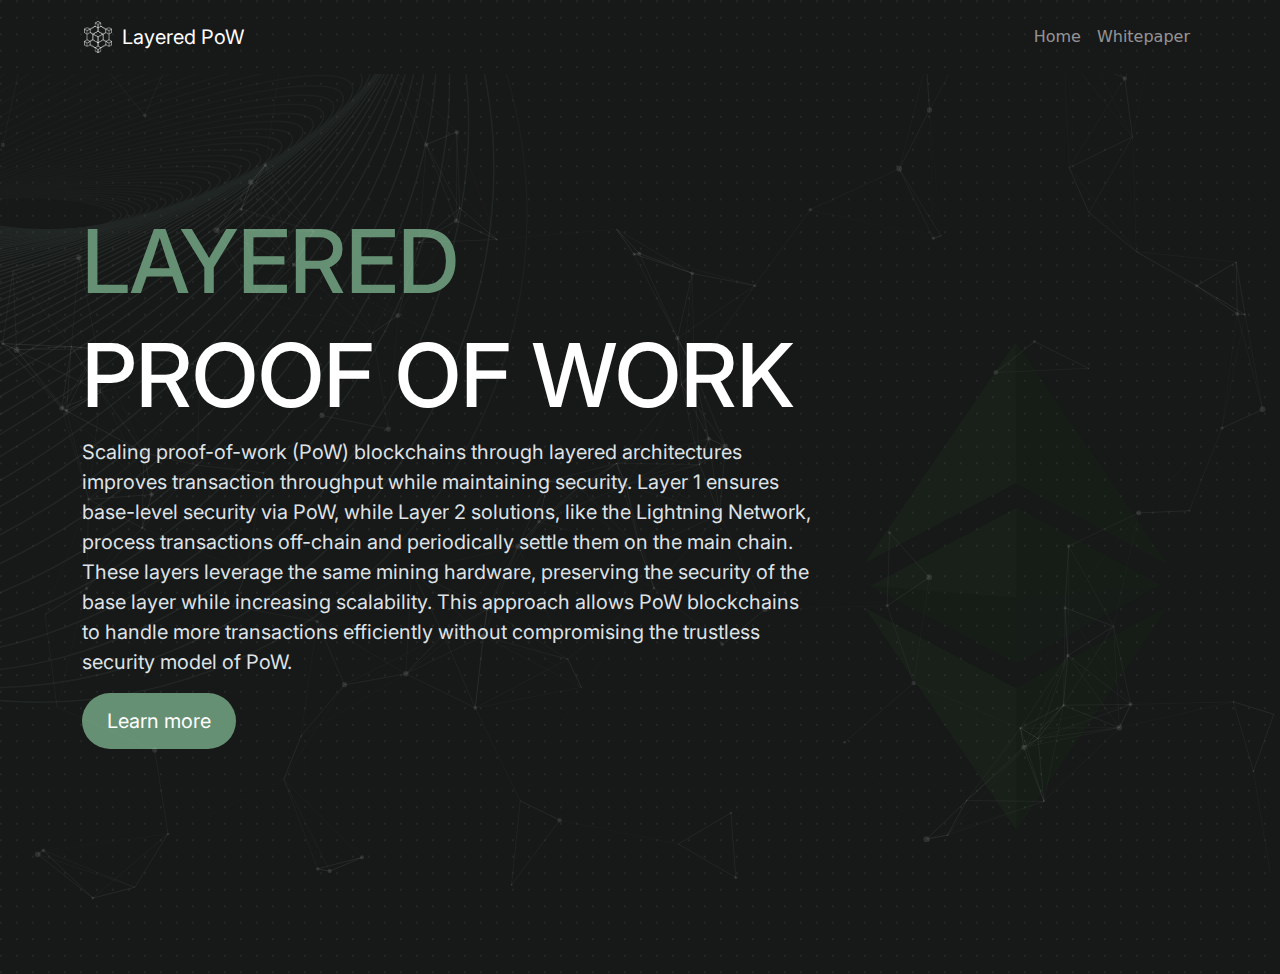
==== index.html @ 17bb42cf "init" ====
<!DOCTYPE html>
<html data-bs-theme="dark" lang="en" style="font-family: Inter, sans-serif;--bs-dark: #171818;--bs-dark-rgb: 23,24,24;background: #171818;">

<head>
    <meta charset="utf-8">
    <meta name="viewport" content="width=device-width, initial-scale=1.0, shrink-to-fit=no">
    <title>Ethereum Classic | Unstoppable Applications</title>
    <link rel="canonical" href="https://layeredpow.org/">
    <meta property="og:url" content="https://layeredpow.org/">
    <meta property="og:type" content="website">
    <meta name="twitter:card" content="summary_large_image">
    <meta name="" content="">
    <meta name="description" content="Web3 financial products secured by Nakamoto Consensus on Ethereum Classic, the largest &amp; most secure decentralized smart contract blockchain in the world.">
    <script type="application/ld+json">
        {
            "@context": "http://schema.org",
            "@type": "WebSite",
            "name": "Layered Proof-of-Work",
            "url": "https://layeredpow.org"
        }
    </script>
    <link rel="apple-touch-icon" type="image/png" sizes="180x180" href="assets/img/apple-icon-180x180.png">
    <link rel="icon" type="image/png" sizes="16x16" href="assets/img/favicon-16x16.png">
    <link rel="icon" type="image/png" sizes="16x16" href="assets/img/favicon-16x16.png" media="(prefers-color-scheme: dark)">
    <link rel="icon" type="image/png" sizes="32x32" href="assets/img/favicon-32x32.png">
    <link rel="icon" type="image/png" sizes="32x32" href="assets/img/favicon-32x32.png" media="(prefers-color-scheme: dark)">
    <link rel="icon" type="image/png" sizes="180x180" href="assets/img/apple-icon-180x180.png">
    <link rel="icon" type="image/png" sizes="192x192" href="assets/img/android-icon-192x192.png">
    <link rel="icon" type="image/png" sizes="310x310" href="assets/img/ms-icon-310x310.png">
    <link rel="stylesheet" href="assets/bootstrap/css/bootstrap.min.css">
    <link rel="manifest" href="manifest.json" crossorigin="use-credentials">
    <link rel="stylesheet" href="https://fonts.googleapis.com/css?family=Inter&amp;display=swap">
    <link rel="stylesheet" href="assets/css/Hero-Carousel-images.css">
    <link rel="stylesheet" href="assets/css/Navbar-Right-Links-Dark-icons.css">
    <link rel="stylesheet" href="assets/css/Pricing-Duo-badges.css">
    <link rel="stylesheet" href="assets/css/styles.css">
<link rel="apple-touch-icon" sizes="57x57" href="/assets/img/favicon/apple-icon-57x57.png">
<link rel="apple-touch-icon" sizes="60x60" href="/assets/img/favicon/apple-icon-60x60.png">
<link rel="apple-touch-icon" sizes="72x72" href="/assets/img/favicon/apple-icon-72x72.png">
<link rel="apple-touch-icon" sizes="76x76" href="/assets/img/favicon/apple-icon-76x76.png">
<link rel="apple-touch-icon" sizes="114x114" href="/assets/img/favicon/apple-icon-114x114.png">
<link rel="apple-touch-icon" sizes="120x120" href="/assets/img/favicon/apple-icon-120x120.png">
<link rel="apple-touch-icon" sizes="144x144" href="/assets/img/favicon/apple-icon-144x144.png">
<link rel="apple-touch-icon" sizes="152x152" href="/assets/img/favicon/apple-icon-152x152.png">
<link rel="apple-touch-icon" sizes="180x180" href="/assets/img/favicon/apple-icon-180x180.png">
<meta name="msapplication-TileColor" content="#ffffff">
<meta name="msapplication-TileImage" content="/assets/img/favicon/ms-icon-144x144.png">
<meta name="theme-color" content="#ffffff">
</head>

<body style="background: url(&quot;assets/img/dot.svg&quot;), rgb(23,24,24);">
    <div id="particles-js" style="width: 100%;height: 100vh;background: rgba(116,65,65,0);position: fixed;"></div>
    <nav class="navbar navbar-expand-md bg-dark py-3" data-bs-theme="dark" style="background: url(&quot;assets/img/dot.svg&quot;);">
        <div class="container"><a class="navbar-brand d-flex align-items-center" href="#"><span class="bs-icon-sm bs-icon-rounded d-flex justify-content-center align-items-center me-2 bs-icon"><img src="assets/img/logo_white.svg" height="32"></span><span style="font-family: Inter, sans-serif;">Layered PoW</span></a><button data-bs-toggle="collapse" class="navbar-toggler" data-bs-target="#navcol-5"><span class="visually-hidden">Toggle navigation</span><span class="navbar-toggler-icon"></span></button>
            <div class="collapse navbar-collapse" id="navcol-5">
                <ul class="navbar-nav ms-auto">
                    <li class="nav-item"><a class="nav-link" href="index.html">Home</a></li>
                    <li class="nav-item"><a class="nav-link" href="whitepaper.html">Whitepaper</a></li>
                </ul>
            </div>
        </div>
    </nav>
    <section style="width: 100%;background: url(&quot;assets/img/bg.svg&quot;) top / cover no-repeat;padding-right: 12px;padding-left: 12px;height: 100vh;">
        <div class="container">
            <div class="d-flex d-sm-flex d-md-flex d-lg-flex justify-content-start align-items-center justify-content-sm-start align-items-sm-center justify-content-md-start align-items-md-center justify-content-lg-start align-items-lg-center" style="height: 90vh;">
                <div>
                    <div>
                        <h1 class="hero-header" style="font-family: Inter, sans-serif;color: #ffffff;"><span style="color: rgb(102, 144, 115);">LAYERED</span></h1>
                        <h1 class="hero-header" style="color: #ffffff;font-family: Inter, sans-serif;">PROOF OF WORK</h1>
                    </div>
                    <div>
                        <p class="hero-paragraph" style="font-size: 20px;font-family: Inter, sans-serif;">Scaling proof-of-work (PoW) blockchains through layered architectures improves transaction throughput while maintaining security. Layer 1 ensures base-level security via PoW, while Layer 2 solutions, like the Lightning Network, process transactions off-chain and periodically settle them on the main chain. These layers leverage the same mining hardware, preserving the security of the base layer while increasing scalability. This approach allows PoW blockchains to handle more transactions efficiently without compromising the trustless security model of PoW.</p>
                    </div>
                    <div><a href="whitepaper.html"><button class="btn btn-primary" type="button" style="font-size: 20px;background: rgb(102,144,115);padding: 12px 24px;border-radius: 99px;border-color: rgba(255,255,255,0);font-family: Inter, sans-serif;">Learn more</button></a></div>
                </div>
            </div>
        </div>
    </section>
    <script src="assets/bootstrap/js/bootstrap.min.js"></script>
    <script src="assets/js/particle.min.js"></script>
    <script src="assets/js/particle.js"></script>
</body>

</html>
---- assets/css/Hero-Carousel-images.css ----
.fit-cover {
  object-fit: cover;
}
---- assets/css/Navbar-Right-Links-Dark-icons.css ----
.bs-icon {
  --bs-icon-size: .75rem;
  display: flex;
  flex-shrink: 0;
  justify-content: center;
  align-items: center;
  font-size: var(--bs-icon-size);
  width: calc(var(--bs-icon-size) * 2);
  height: calc(var(--bs-icon-size) * 2);
  color: var(--bs-primary);
}

.bs-icon-xs {
  --bs-icon-size: 1rem;
  width: calc(var(--bs-icon-size) * 1.5);
  height: calc(var(--bs-icon-size) * 1.5);
}

.bs-icon-sm {
  --bs-icon-size: 1rem;
}

.bs-icon-md {
  --bs-icon-size: 1.5rem;
}

.bs-icon-lg {
  --bs-icon-size: 2rem;
}

.bs-icon-xl {
  --bs-icon-size: 2.5rem;
}

.bs-icon.bs-icon-primary {
  color: var(--bs-white);
  background: var(--bs-primary);
}

.bs-icon.bs-icon-primary-light {
  color: var(--bs-primary);
  background: rgba(var(--bs-primary-rgb), .2);
}

.bs-icon.bs-icon-semi-white {
  color: var(--bs-primary);
  background: rgba(255, 255, 255, .5);
}

.bs-icon.bs-icon-rounded {
  border-radius: .5rem;
}

.bs-icon.bs-icon-circle {
  border-radius: 50%;
}
---- assets/css/Pricing-Duo-badges.css ----
.bg-white-300 {
  background: rgba(255, 255, 255, 0.3) !important;
}

.rounded-bottom-left {
  border-radius: 0;
  border-bottom-left-radius: .25rem!important;
}

.rounded-bottom-right {
  border-radius: 0;
  border-bottom-right-radius: .25rem!important;
}
---- assets/css/styles.css ----
#particles-js {
  pointer-events: none;
}

/* Small screen */

.hero-header {
  font-size: 48px;
}

.about-header {
  font-size: 24px;
}

/* Medium screen */

@media (min-width: 768px) {
  .hero-header {
    font-size: 64px;
  }
}

@media (min-width: 768px) {
  .hero-paragraph {
    width: 66%;
  }
}

@media (min-width: 768px) {
  .about-header {
    font-size: 32px;
  }
}

/* Large screen */

@media (min-width: 992px) {
  .hero-header {
    font-size: 88px;
  }
}
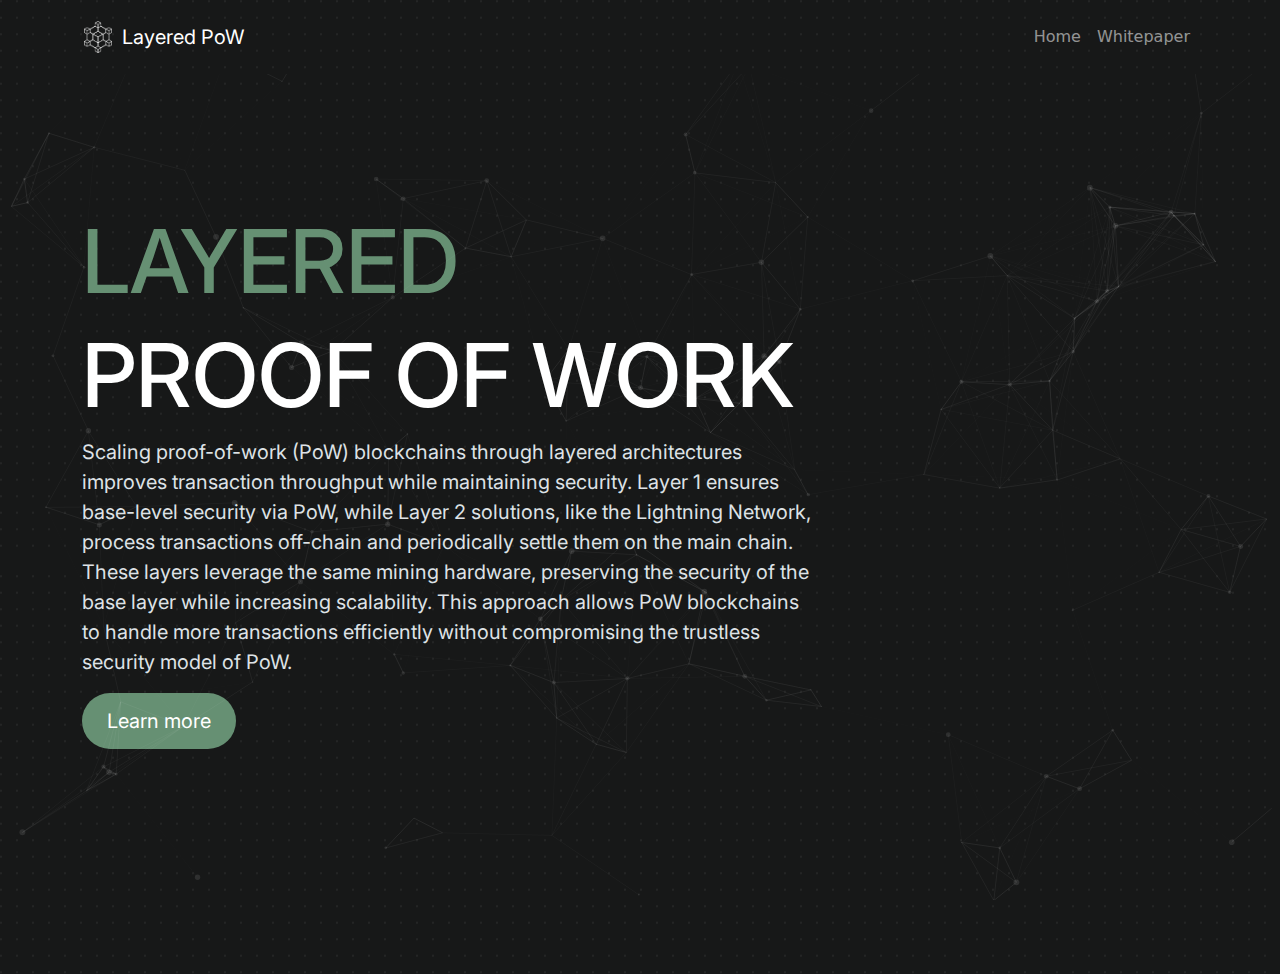
==== commit 08f90645: "remove bg" ====
--- a/index.html
+++ b/index.html
@@ -60,7 +60,7 @@
             </div>
         </div>
     </nav>
-    <section style="width: 100%;background: url(&quot;assets/img/bg.svg&quot;) top / cover no-repeat;padding-right: 12px;padding-left: 12px;height: 100vh;">
+    <section style="width: 100%;padding-right: 12px;padding-left: 12px;height: 100vh;">
         <div class="container">
             <div class="d-flex d-sm-flex d-md-flex d-lg-flex justify-content-start align-items-center justify-content-sm-start align-items-sm-center justify-content-md-start align-items-md-center justify-content-lg-start align-items-lg-center" style="height: 90vh;">
                 <div>
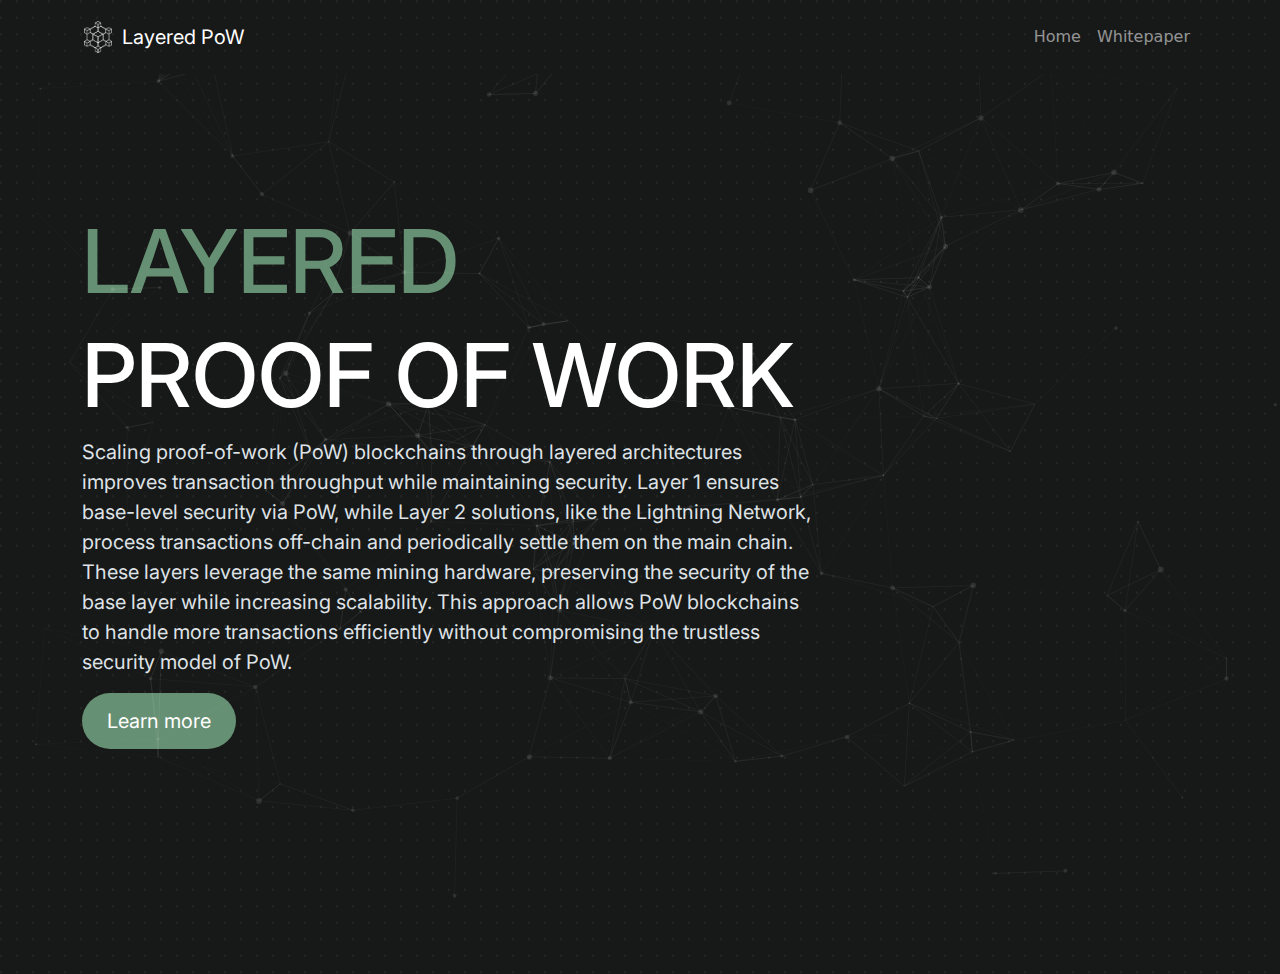
==== commit 0606dc00: "metatags" ====
--- a/index.html
+++ b/index.html
@@ -4,13 +4,19 @@
 <head>
     <meta charset="utf-8">
     <meta name="viewport" content="width=device-width, initial-scale=1.0, shrink-to-fit=no">
-    <title>Ethereum Classic | Unstoppable Applications</title>
+    <title>Layered PoW | A Scaling Solution for Blockchains</title>
     <link rel="canonical" href="https://layeredpow.org/">
     <meta property="og:url" content="https://layeredpow.org/">
+    <meta name="twitter:title" content="Layered PoW | A Scaling Solution for Blockchains">
+    <meta name="twitter:description" content="Scaling blockchains through layered architectures enhances throughput without compromising security, all while leveraging the same PoW computational hardware.">
+    <meta property="og:title" content="Layered PoW | A Scaling Solution for Blockchains">
     <meta property="og:type" content="website">
     <meta name="twitter:card" content="summary_large_image">
+    <meta name="description" content="Scaling blockchains through layered architectures enhances throughput without compromising security, all while leveraging the same PoW computational hardware.">
+    <meta property="og:image" content="https://layeredpow.org/assets/img/og-compressed.png">
+    <meta property="og:description" content="Scaling blockchains through layered architectures enhances throughput without compromising security, all while leveraging the same PoW computational hardware.">
+    <meta name="twitter:image" content="https://layeredpow.org/assets/img/og-compressed.png">
     <meta name="" content="">
-    <meta name="description" content="Web3 financial products secured by Nakamoto Consensus on Ethereum Classic, the largest &amp; most secure decentralized smart contract blockchain in the world.">
     <script type="application/ld+json">
         {
             "@context": "http://schema.org",
@@ -19,14 +25,13 @@
             "url": "https://layeredpow.org"
         }
     </script>
-    <link rel="apple-touch-icon" type="image/png" sizes="180x180" href="assets/img/apple-icon-180x180.png">
-    <link rel="icon" type="image/png" sizes="16x16" href="assets/img/favicon-16x16.png">
-    <link rel="icon" type="image/png" sizes="16x16" href="assets/img/favicon-16x16.png" media="(prefers-color-scheme: dark)">
-    <link rel="icon" type="image/png" sizes="32x32" href="assets/img/favicon-32x32.png">
-    <link rel="icon" type="image/png" sizes="32x32" href="assets/img/favicon-32x32.png" media="(prefers-color-scheme: dark)">
-    <link rel="icon" type="image/png" sizes="180x180" href="assets/img/apple-icon-180x180.png">
-    <link rel="icon" type="image/png" sizes="192x192" href="assets/img/android-icon-192x192.png">
-    <link rel="icon" type="image/png" sizes="310x310" href="assets/img/ms-icon-310x310.png">
+    <link rel="icon" type="image/svg+xml" sizes="130x150" href="assets/img/logo_white.svg">
+    <link rel="icon" type="image/svg+xml" sizes="130x150" href="assets/img/logo_white.svg" media="(prefers-color-scheme: dark)">
+    <link rel="icon" type="image/svg+xml" sizes="130x150" href="assets/img/logo_white.svg">
+    <link rel="icon" type="image/svg+xml" sizes="130x150" href="assets/img/logo_white.svg" media="(prefers-color-scheme: dark)">
+    <link rel="icon" type="image/svg+xml" sizes="130x150" href="assets/img/logo_white.svg">
+    <link rel="icon" type="image/svg+xml" sizes="130x150" href="assets/img/logo_white.svg">
+    <link rel="icon" type="image/svg+xml" sizes="130x150" href="assets/img/logo_white.svg">
     <link rel="stylesheet" href="assets/bootstrap/css/bootstrap.min.css">
     <link rel="manifest" href="manifest.json" crossorigin="use-credentials">
     <link rel="stylesheet" href="https://fonts.googleapis.com/css?family=Inter&amp;display=swap">
@@ -34,18 +39,6 @@
     <link rel="stylesheet" href="assets/css/Navbar-Right-Links-Dark-icons.css">
     <link rel="stylesheet" href="assets/css/Pricing-Duo-badges.css">
     <link rel="stylesheet" href="assets/css/styles.css">
-<link rel="apple-touch-icon" sizes="57x57" href="/assets/img/favicon/apple-icon-57x57.png">
-<link rel="apple-touch-icon" sizes="60x60" href="/assets/img/favicon/apple-icon-60x60.png">
-<link rel="apple-touch-icon" sizes="72x72" href="/assets/img/favicon/apple-icon-72x72.png">
-<link rel="apple-touch-icon" sizes="76x76" href="/assets/img/favicon/apple-icon-76x76.png">
-<link rel="apple-touch-icon" sizes="114x114" href="/assets/img/favicon/apple-icon-114x114.png">
-<link rel="apple-touch-icon" sizes="120x120" href="/assets/img/favicon/apple-icon-120x120.png">
-<link rel="apple-touch-icon" sizes="144x144" href="/assets/img/favicon/apple-icon-144x144.png">
-<link rel="apple-touch-icon" sizes="152x152" href="/assets/img/favicon/apple-icon-152x152.png">
-<link rel="apple-touch-icon" sizes="180x180" href="/assets/img/favicon/apple-icon-180x180.png">
-<meta name="msapplication-TileColor" content="#ffffff">
-<meta name="msapplication-TileImage" content="/assets/img/favicon/ms-icon-144x144.png">
-<meta name="theme-color" content="#ffffff">
 </head>
 
 <body style="background: url(&quot;assets/img/dot.svg&quot;), rgb(23,24,24);">
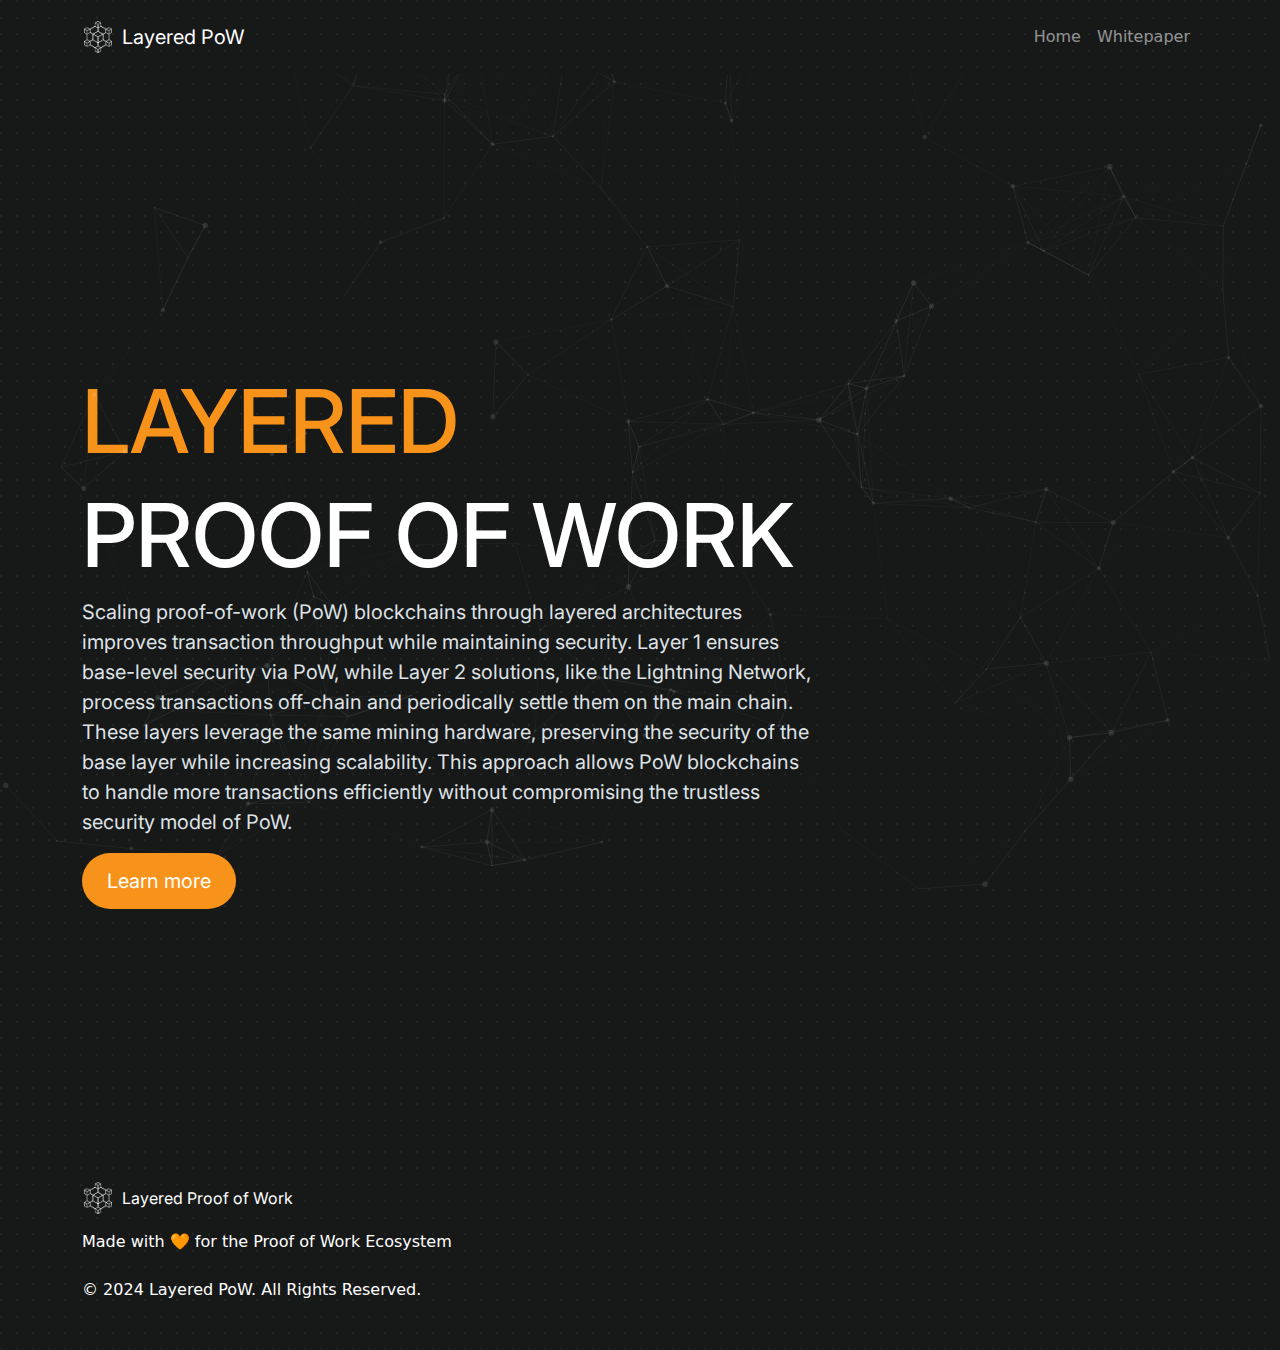
==== commit c095849d: "padding" ====
--- a/index.html
+++ b/index.html
@@ -7,15 +7,15 @@
     <title>Layered PoW | A Scaling Solution for Blockchains</title>
     <link rel="canonical" href="https://layeredpow.org/">
     <meta property="og:url" content="https://layeredpow.org/">
+    <meta name="twitter:image" content="https://layeredpow.org/assets/img/ogcard.png">
     <meta name="twitter:title" content="Layered PoW | A Scaling Solution for Blockchains">
     <meta name="twitter:description" content="Scaling blockchains through layered architectures enhances throughput without compromising security, all while leveraging the same PoW computational hardware.">
     <meta property="og:title" content="Layered PoW | A Scaling Solution for Blockchains">
     <meta property="og:type" content="website">
     <meta name="twitter:card" content="summary_large_image">
     <meta name="description" content="Scaling blockchains through layered architectures enhances throughput without compromising security, all while leveraging the same PoW computational hardware.">
-    <meta property="og:image" content="https://layeredpow.org/assets/img/og-compressed.png">
     <meta property="og:description" content="Scaling blockchains through layered architectures enhances throughput without compromising security, all while leveraging the same PoW computational hardware.">
-    <meta name="twitter:image" content="https://layeredpow.org/assets/img/og-compressed.png">
+    <meta property="og:image" content="https://layeredpow.org/assets/img/ogcard.png">
     <meta name="" content="">
     <script type="application/ld+json">
         {
@@ -25,13 +25,13 @@
             "url": "https://layeredpow.org"
         }
     </script>
-    <link rel="icon" type="image/svg+xml" sizes="130x150" href="assets/img/logo_white.svg">
-    <link rel="icon" type="image/svg+xml" sizes="130x150" href="assets/img/logo_white.svg" media="(prefers-color-scheme: dark)">
-    <link rel="icon" type="image/svg+xml" sizes="130x150" href="assets/img/logo_white.svg">
-    <link rel="icon" type="image/svg+xml" sizes="130x150" href="assets/img/logo_white.svg" media="(prefers-color-scheme: dark)">
-    <link rel="icon" type="image/svg+xml" sizes="130x150" href="assets/img/logo_white.svg">
-    <link rel="icon" type="image/svg+xml" sizes="130x150" href="assets/img/logo_white.svg">
-    <link rel="icon" type="image/svg+xml" sizes="130x150" href="assets/img/logo_white.svg">
+    <link rel="icon" type="image/svg+xml" sizes="32x32" href="assets/img/btc.svg">
+    <link rel="icon" type="image/svg+xml" sizes="32x32" href="assets/img/btc.svg" media="(prefers-color-scheme: dark)">
+    <link rel="icon" type="image/svg+xml" sizes="32x32" href="assets/img/btc.svg">
+    <link rel="icon" type="image/svg+xml" sizes="32x32" href="assets/img/btc.svg" media="(prefers-color-scheme: dark)">
+    <link rel="icon" type="image/svg+xml" sizes="32x32" href="assets/img/btc.svg">
+    <link rel="icon" type="image/svg+xml" sizes="32x32" href="assets/img/btc.svg">
+    <link rel="icon" type="image/svg+xml" sizes="32x32" href="assets/img/btc.svg">
     <link rel="stylesheet" href="assets/bootstrap/css/bootstrap.min.css">
     <link rel="manifest" href="manifest.json" crossorigin="use-credentials">
     <link rel="stylesheet" href="https://fonts.googleapis.com/css?family=Inter&amp;display=swap">
@@ -43,32 +43,43 @@
 
 <body style="background: url(&quot;assets/img/dot.svg&quot;), rgb(23,24,24);">
     <div id="particles-js" style="width: 100%;height: 100vh;background: rgba(116,65,65,0);position: fixed;"></div>
-    <nav class="navbar navbar-expand-md bg-dark py-3" data-bs-theme="dark" style="background: url(&quot;assets/img/dot.svg&quot;);">
-        <div class="container"><a class="navbar-brand d-flex align-items-center" href="#"><span class="bs-icon-sm bs-icon-rounded d-flex justify-content-center align-items-center me-2 bs-icon"><img src="assets/img/logo_white.svg" height="32"></span><span style="font-family: Inter, sans-serif;">Layered PoW</span></a><button data-bs-toggle="collapse" class="navbar-toggler" data-bs-target="#navcol-5"><span class="visually-hidden">Toggle navigation</span><span class="navbar-toggler-icon"></span></button>
-            <div class="collapse navbar-collapse" id="navcol-5">
-                <ul class="navbar-nav ms-auto">
-                    <li class="nav-item"><a class="nav-link" href="index.html">Home</a></li>
-                    <li class="nav-item"><a class="nav-link" href="whitepaper.html">Whitepaper</a></li>
-                </ul>
+    <header>
+        <nav class="navbar navbar-expand-md bg-dark py-3" data-bs-theme="dark" style="background: url(&quot;assets/img/dot.svg&quot;);">
+            <div class="container"><a class="navbar-brand d-flex align-items-center" href="#"><span class="bs-icon-sm bs-icon-rounded d-flex justify-content-center align-items-center me-2 bs-icon"><img src="assets/img/logo_white.svg" height="32"></span><span style="font-family: Inter, sans-serif;">Layered PoW</span></a><button data-bs-toggle="collapse" class="navbar-toggler" data-bs-target="#navcol-5"><span class="visually-hidden">Toggle navigation</span><span class="navbar-toggler-icon"></span></button>
+                <div class="collapse navbar-collapse" id="navcol-5">
+                    <ul class="navbar-nav ms-auto">
+                        <li class="nav-item"><a class="nav-link" href="index.html">Home</a></li>
+                        <li class="nav-item"><a class="nav-link" href="whitepaper.html">Whitepaper</a></li>
+                    </ul>
+                </div>
+            </div>
+        </nav>
+    </header>
+    <main style="padding-top: 100px;">
+        <section style="width: 100%;padding-right: 12px;padding-left: 12px;height: 100vh; margin-top: 60px;">
+            <div class="container">
+                <div class="d-flex d-sm-flex d-md-flex d-lg-flex justify-content-start align-items-center justify-content-sm-start align-items-sm-center justify-content-md-start align-items-md-center justify-content-lg-start align-items-lg-center" style="height: 90vh;">
+                    <div>
+                        <div>
+                            <h1 class="hero-header" style="font-family: Inter, sans-serif;color: #ffffff;"><span style="color: rgb(247, 147, 26);">LAYERED</span></h1>
+                            <h1 class="hero-header" style="color: #ffffff;font-family: Inter, sans-serif;">PROOF OF WORK</h1>
+                        </div>
+                        <div>
+                            <p class="hero-paragraph" style="font-size: 20px;font-family: Inter, sans-serif;">Scaling proof-of-work (PoW) blockchains through layered architectures improves transaction throughput while maintaining security. Layer 1 ensures base-level security via PoW, while Layer 2 solutions, like the Lightning Network, process transactions off-chain and periodically settle them on the main chain. These layers leverage the same mining hardware, preserving the security of the base layer while increasing scalability. This approach allows PoW blockchains to handle more transactions efficiently without compromising the trustless security model of PoW.</p>
+                        </div>
+                        <div><a href="whitepaper.html"><button class="btn btn-primary" type="button" style="font-size: 20px;background: #f7931a;padding: 12px 24px;border-radius: 99px;border-color: rgba(255,255,255,0);font-family: Inter, sans-serif;">Learn more</button></a></div>
+                    </div>
+                </div>
+            </div>
+        </section>
+    </main>
+    <footer class="text-white bg-dark" style="background: url(&quot;assets/img/dot.svg&quot;);">
+        <div class="container py-4 py-lg-5"><a class="navbar-brand d-flex align-items-center" href="#"><span class="bs-icon-sm bs-icon-rounded d-flex justify-content-center align-items-center me-2 bs-icon"><img src="assets/img/logo_white.svg" height="32"></span><span style="font-family: Inter, sans-serif;">Layered Proof of Work</span></a>
+            <div class="d-flex justify-content-between align-items-center pt-3">
+                <p class="mb-0">Made with 🧡 for the Proof of Work Ecosystem<br><br>© 2024 Layered PoW. All Rights Reserved.</p>
             </div>
         </div>
-    </nav>
-    <section style="width: 100%;padding-right: 12px;padding-left: 12px;height: 100vh;">
-        <div class="container">
-            <div class="d-flex d-sm-flex d-md-flex d-lg-flex justify-content-start align-items-center justify-content-sm-start align-items-sm-center justify-content-md-start align-items-md-center justify-content-lg-start align-items-lg-center" style="height: 90vh;">
-                <div>
-                    <div>
-                        <h1 class="hero-header" style="font-family: Inter, sans-serif;color: #ffffff;"><span style="color: rgb(102, 144, 115);">LAYERED</span></h1>
-                        <h1 class="hero-header" style="color: #ffffff;font-family: Inter, sans-serif;">PROOF OF WORK</h1>
-                    </div>
-                    <div>
-                        <p class="hero-paragraph" style="font-size: 20px;font-family: Inter, sans-serif;">Scaling proof-of-work (PoW) blockchains through layered architectures improves transaction throughput while maintaining security. Layer 1 ensures base-level security via PoW, while Layer 2 solutions, like the Lightning Network, process transactions off-chain and periodically settle them on the main chain. These layers leverage the same mining hardware, preserving the security of the base layer while increasing scalability. This approach allows PoW blockchains to handle more transactions efficiently without compromising the trustless security model of PoW.</p>
-                    </div>
-                    <div><a href="whitepaper.html"><button class="btn btn-primary" type="button" style="font-size: 20px;background: rgb(102,144,115);padding: 12px 24px;border-radius: 99px;border-color: rgba(255,255,255,0);font-family: Inter, sans-serif;">Learn more</button></a></div>
-                </div>
-            </div>
-        </div>
-    </section>
+    </footer>
     <script src="assets/bootstrap/js/bootstrap.min.js"></script>
     <script src="assets/js/particle.min.js"></script>
     <script src="assets/js/particle.js"></script>
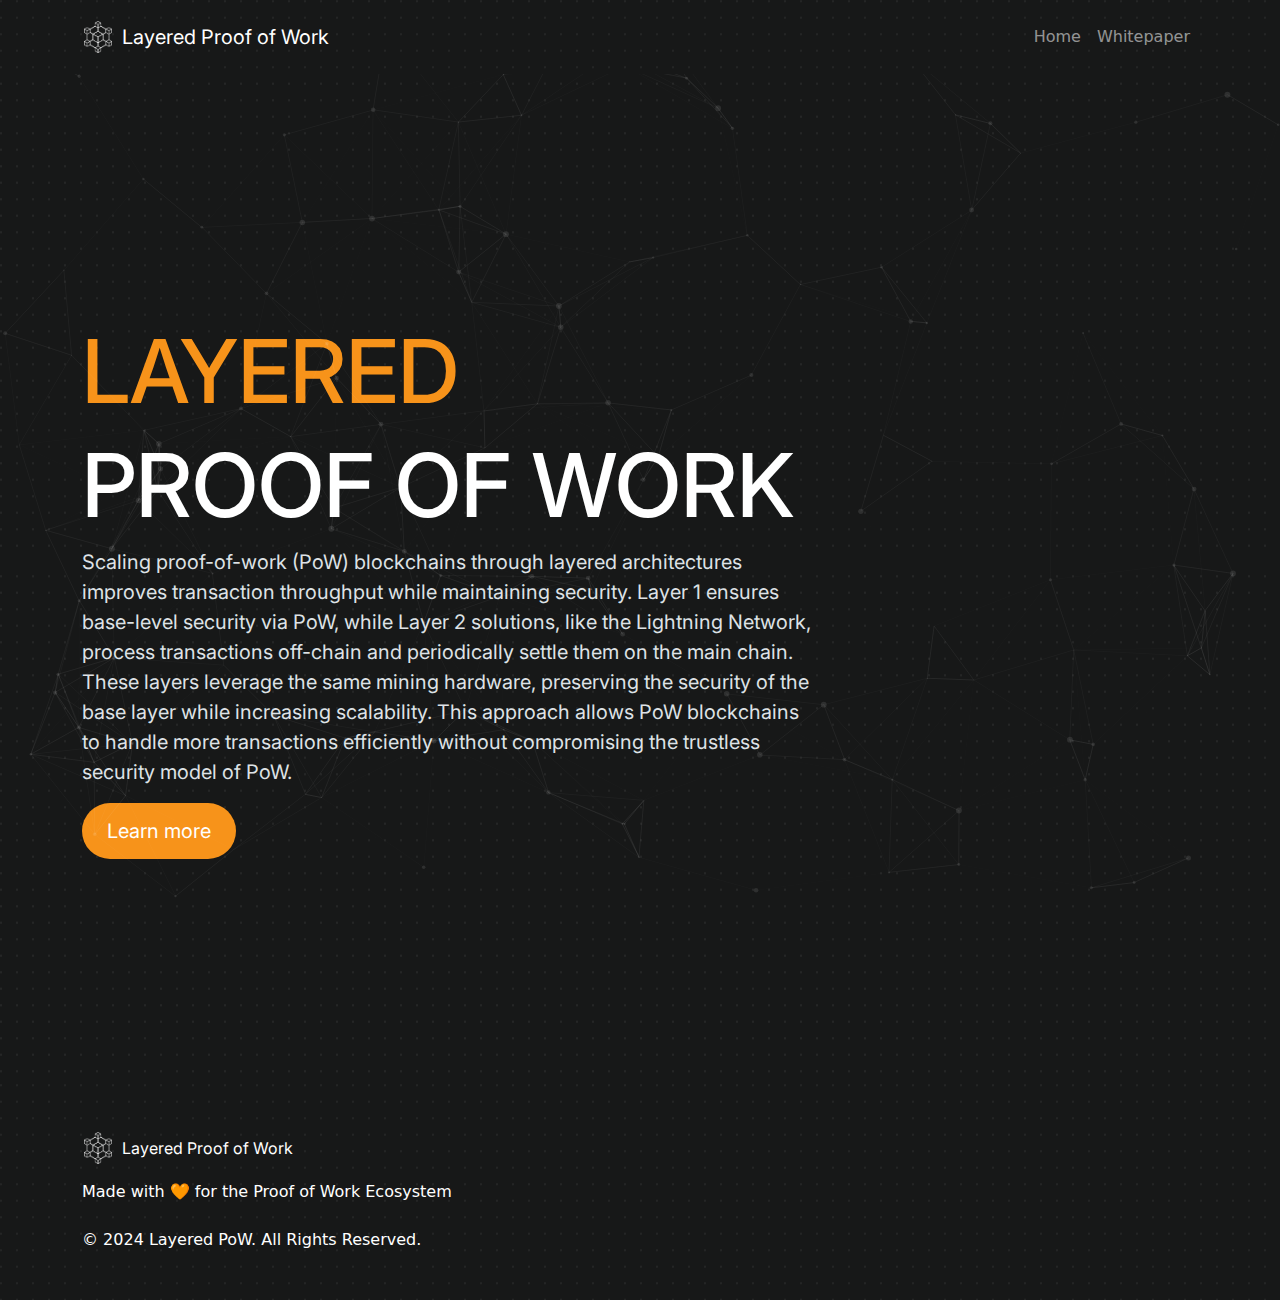
==== commit 65846d8f: "padding-smaller" ====
--- a/index.html
+++ b/index.html
@@ -45,7 +45,7 @@
     <div id="particles-js" style="width: 100%;height: 100vh;background: rgba(116,65,65,0);position: fixed;"></div>
     <header>
         <nav class="navbar navbar-expand-md bg-dark py-3" data-bs-theme="dark" style="background: url(&quot;assets/img/dot.svg&quot;);">
-            <div class="container"><a class="navbar-brand d-flex align-items-center" href="#"><span class="bs-icon-sm bs-icon-rounded d-flex justify-content-center align-items-center me-2 bs-icon"><img src="assets/img/logo_white.svg" height="32"></span><span style="font-family: Inter, sans-serif;">Layered PoW</span></a><button data-bs-toggle="collapse" class="navbar-toggler" data-bs-target="#navcol-5"><span class="visually-hidden">Toggle navigation</span><span class="navbar-toggler-icon"></span></button>
+            <div class="container"><a class="navbar-brand d-flex align-items-center" href="#"><span class="bs-icon-sm bs-icon-rounded d-flex justify-content-center align-items-center me-2 bs-icon"><img src="assets/img/logo_white.svg" height="32"></span><span style="font-family: Inter, sans-serif;">Layered Proof of Work</span></a><button data-bs-toggle="collapse" class="navbar-toggler" data-bs-target="#navcol-5"><span class="visually-hidden">Toggle navigation</span><span class="navbar-toggler-icon"></span></button>
                 <div class="collapse navbar-collapse" id="navcol-5">
                     <ul class="navbar-nav ms-auto">
                         <li class="nav-item"><a class="nav-link" href="index.html">Home</a></li>
@@ -55,7 +55,7 @@
             </div>
         </nav>
     </header>
-    <main style="padding-top: 100px;">
+    <main style="padding-top: 50px;">
         <section style="width: 100%;padding-right: 12px;padding-left: 12px;height: 100vh; margin-top: 60px;">
             <div class="container">
                 <div class="d-flex d-sm-flex d-md-flex d-lg-flex justify-content-start align-items-center justify-content-sm-start align-items-sm-center justify-content-md-start align-items-md-center justify-content-lg-start align-items-lg-center" style="height: 90vh;">
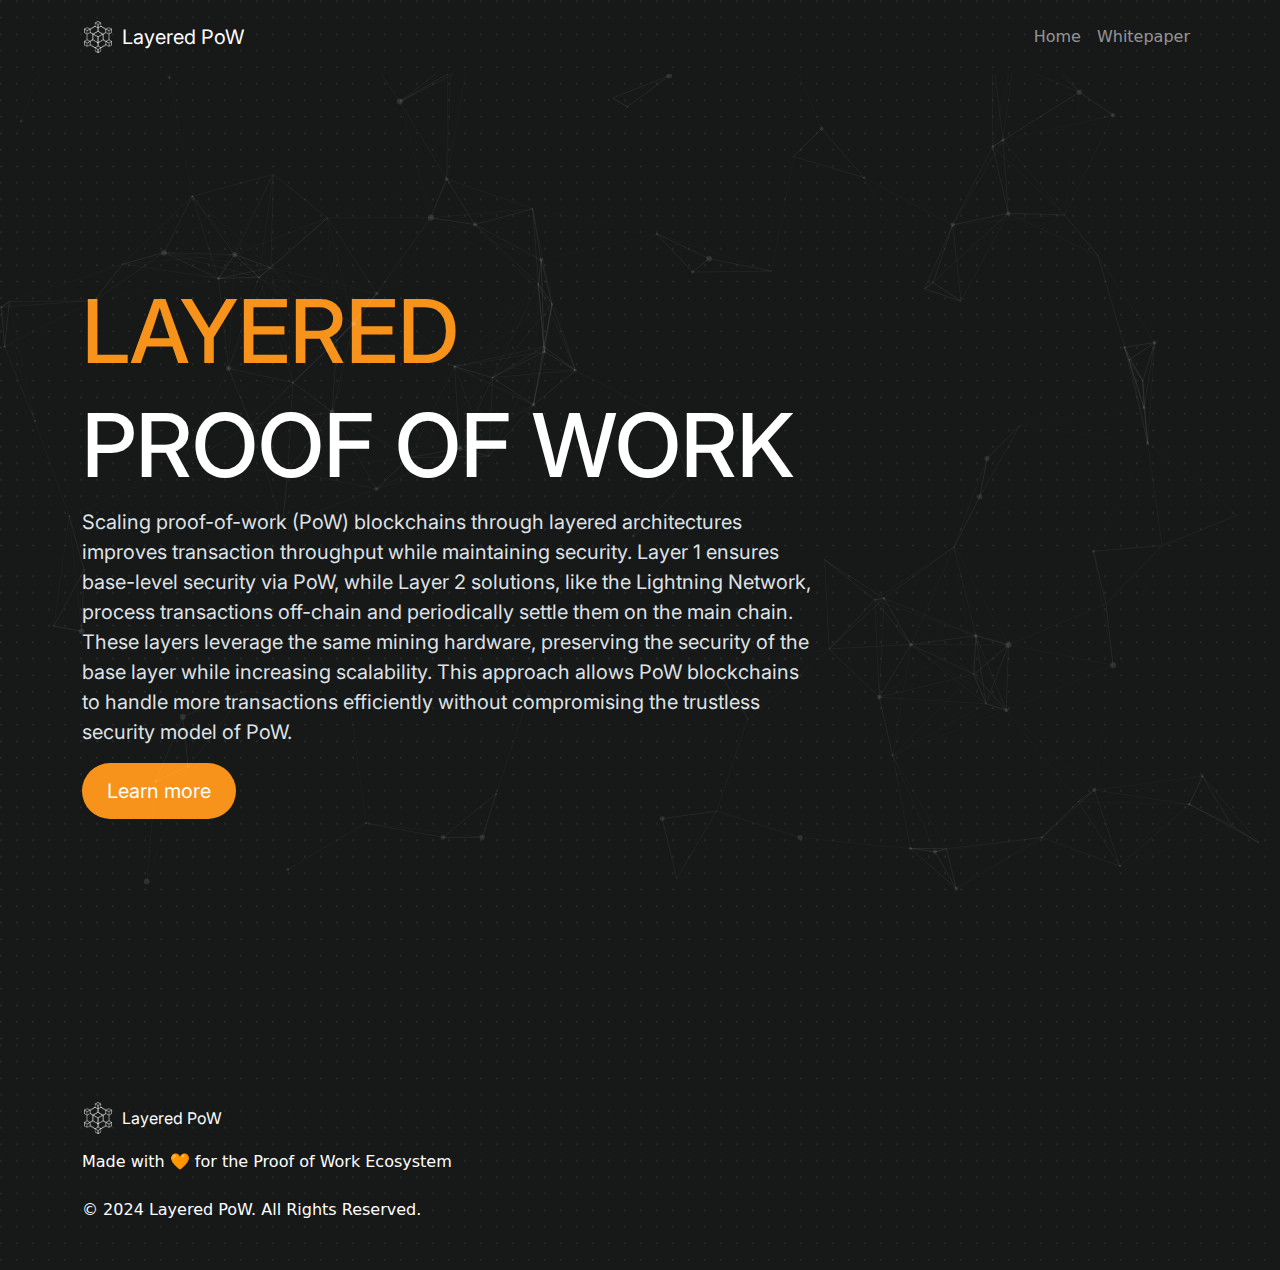
==== commit 77c653ad: "more padding" ====
--- a/index.html
+++ b/index.html
@@ -45,7 +45,7 @@
     <div id="particles-js" style="width: 100%;height: 100vh;background: rgba(116,65,65,0);position: fixed;"></div>
     <header>
         <nav class="navbar navbar-expand-md bg-dark py-3" data-bs-theme="dark" style="background: url(&quot;assets/img/dot.svg&quot;);">
-            <div class="container"><a class="navbar-brand d-flex align-items-center" href="#"><span class="bs-icon-sm bs-icon-rounded d-flex justify-content-center align-items-center me-2 bs-icon"><img src="assets/img/logo_white.svg" height="32"></span><span style="font-family: Inter, sans-serif;">Layered Proof of Work</span></a><button data-bs-toggle="collapse" class="navbar-toggler" data-bs-target="#navcol-5"><span class="visually-hidden">Toggle navigation</span><span class="navbar-toggler-icon"></span></button>
+            <div class="container"><a class="navbar-brand d-flex align-items-center" href="#"><span class="bs-icon-sm bs-icon-rounded d-flex justify-content-center align-items-center me-2 bs-icon"><img src="assets/img/logo_white.svg" height="32"></span><span style="font-family: Inter, sans-serif;">Layered PoW</span></a><button data-bs-toggle="collapse" class="navbar-toggler" data-bs-target="#navcol-5"><span class="visually-hidden">Toggle navigation</span><span class="navbar-toggler-icon"></span></button>
                 <div class="collapse navbar-collapse" id="navcol-5">
                     <ul class="navbar-nav ms-auto">
                         <li class="nav-item"><a class="nav-link" href="index.html">Home</a></li>
@@ -55,7 +55,7 @@
             </div>
         </nav>
     </header>
-    <main style="padding-top: 50px;">
+    <main style="padding-top: 10px;">
         <section style="width: 100%;padding-right: 12px;padding-left: 12px;height: 100vh; margin-top: 60px;">
             <div class="container">
                 <div class="d-flex d-sm-flex d-md-flex d-lg-flex justify-content-start align-items-center justify-content-sm-start align-items-sm-center justify-content-md-start align-items-md-center justify-content-lg-start align-items-lg-center" style="height: 90vh;">
@@ -73,8 +73,8 @@
             </div>
         </section>
     </main>
-    <footer class="text-white bg-dark" style="background: url(&quot;assets/img/dot.svg&quot;);">
-        <div class="container py-4 py-lg-5"><a class="navbar-brand d-flex align-items-center" href="#"><span class="bs-icon-sm bs-icon-rounded d-flex justify-content-center align-items-center me-2 bs-icon"><img src="assets/img/logo_white.svg" height="32"></span><span style="font-family: Inter, sans-serif;">Layered Proof of Work</span></a>
+    <footer class="text-white bg-dark" style="background: url(&quot;assets/img/dot.svg&quot;); padding-top: 10px;">
+        <div class="container py-4 py-lg-5"><a class="navbar-brand d-flex align-items-center" href="#"><span class="bs-icon-sm bs-icon-rounded d-flex justify-content-center align-items-center me-2 bs-icon"><img src="assets/img/logo_white.svg" height="32"></span><span style="font-family: Inter, sans-serif;">Layered PoW</span></a>
             <div class="d-flex justify-content-between align-items-center pt-3">
                 <p class="mb-0">Made with 🧡 for the Proof of Work Ecosystem<br><br>© 2024 Layered PoW. All Rights Reserved.</p>
             </div>
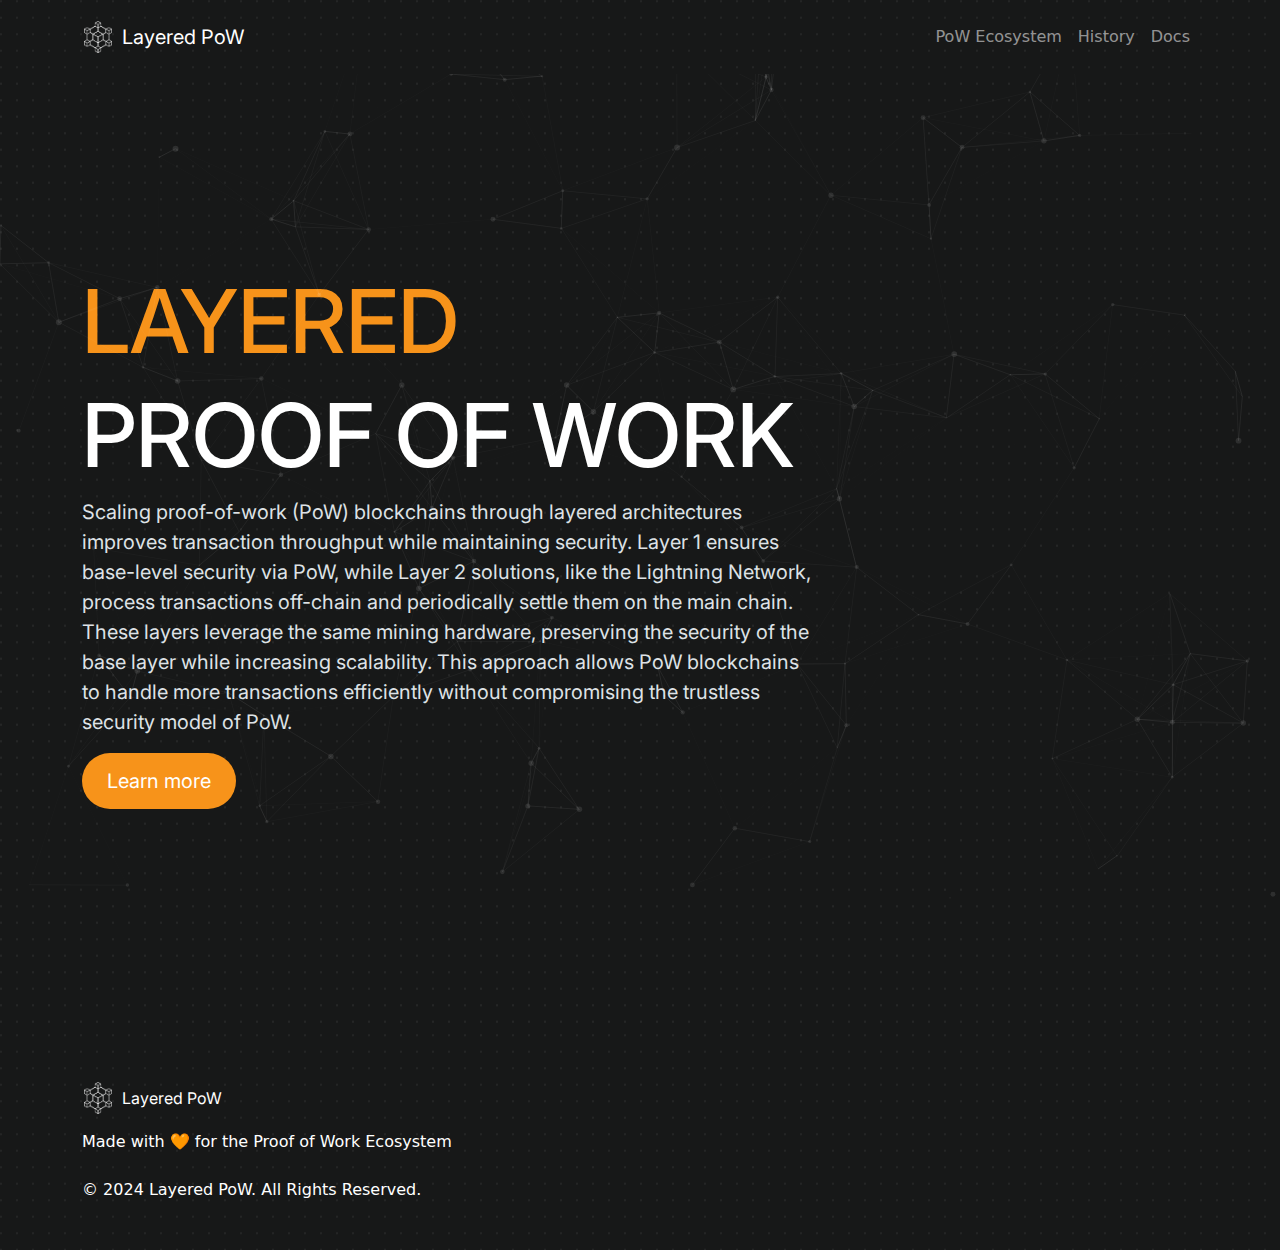
==== commit ed6e38f3: "fix links" ====
--- a/index.html
+++ b/index.html
@@ -45,17 +45,18 @@
     <div id="particles-js" style="width: 100%;height: 100vh;background: rgba(116,65,65,0);position: fixed;"></div>
     <header>
         <nav class="navbar navbar-expand-md bg-dark py-3" data-bs-theme="dark" style="background: url(&quot;assets/img/dot.svg&quot;);">
-            <div class="container"><a class="navbar-brand d-flex align-items-center" href="#"><span class="bs-icon-sm bs-icon-rounded d-flex justify-content-center align-items-center me-2 bs-icon"><img src="assets/img/logo_white.svg" height="32"></span><span style="font-family: Inter, sans-serif;">Layered PoW</span></a><button data-bs-toggle="collapse" class="navbar-toggler" data-bs-target="#navcol-5"><span class="visually-hidden">Toggle navigation</span><span class="navbar-toggler-icon"></span></button>
+            <div class="container"><a class="navbar-brand d-flex align-items-center" href="https://layeredpow.org"><span class="bs-icon-sm bs-icon-rounded d-flex justify-content-center align-items-center me-2 bs-icon"><img src="assets/img/logo_white.svg" height="32"></span><span style="font-family: Inter, sans-serif;">Layered PoW</span></a><button data-bs-toggle="collapse" class="navbar-toggler" data-bs-target="#navcol-5"><span class="visually-hidden">Toggle navigation</span><span class="navbar-toggler-icon"></span></button>
                 <div class="collapse navbar-collapse" id="navcol-5">
                     <ul class="navbar-nav ms-auto">
-                        <li class="nav-item"><a class="nav-link" href="index.html">Home</a></li>
-                        <li class="nav-item"><a class="nav-link" href="whitepaper.html">Whitepaper</a></li>
+                        <li class="nav-item"><a class="nav-link" href="ecosystem.html">PoW Ecosystem</a></li>
+                        <li class="nav-item"><a class="nav-link" href="history.html">History</a></li>
+                        <li class="nav-item"><a class="nav-link" href="https://docs.layeredpow.org">Docs</a></li>
                     </ul>
                 </div>
             </div>
         </nav>
     </header>
-    <main style="padding-top: 10px;">
+    <main style="padding-top: 0px;">
         <section style="width: 100%;padding-right: 12px;padding-left: 12px;height: 100vh; margin-top: 60px;">
             <div class="container">
                 <div class="d-flex d-sm-flex d-md-flex d-lg-flex justify-content-start align-items-center justify-content-sm-start align-items-sm-center justify-content-md-start align-items-md-center justify-content-lg-start align-items-lg-center" style="height: 90vh;">
@@ -67,14 +68,14 @@
                         <div>
                             <p class="hero-paragraph" style="font-size: 20px;font-family: Inter, sans-serif;">Scaling proof-of-work (PoW) blockchains through layered architectures improves transaction throughput while maintaining security. Layer 1 ensures base-level security via PoW, while Layer 2 solutions, like the Lightning Network, process transactions off-chain and periodically settle them on the main chain. These layers leverage the same mining hardware, preserving the security of the base layer while increasing scalability. This approach allows PoW blockchains to handle more transactions efficiently without compromising the trustless security model of PoW.</p>
                         </div>
-                        <div><a href="whitepaper.html"><button class="btn btn-primary" type="button" style="font-size: 20px;background: #f7931a;padding: 12px 24px;border-radius: 99px;border-color: rgba(255,255,255,0);font-family: Inter, sans-serif;">Learn more</button></a></div>
+                        <div><a href="https://docs.layeredpow.org"><button class="btn btn-primary" type="button" style="font-size: 20px;background: #f7931a;padding: 12px 24px;border-radius: 99px;border-color: rgba(255,255,255,0);font-family: Inter, sans-serif;">Learn more</button></a></div>
                     </div>
                 </div>
             </div>
         </section>
     </main>
-    <footer class="text-white bg-dark" style="background: url(&quot;assets/img/dot.svg&quot;); padding-top: 10px;">
-        <div class="container py-4 py-lg-5"><a class="navbar-brand d-flex align-items-center" href="#"><span class="bs-icon-sm bs-icon-rounded d-flex justify-content-center align-items-center me-2 bs-icon"><img src="assets/img/logo_white.svg" height="32"></span><span style="font-family: Inter, sans-serif;">Layered PoW</span></a>
+    <footer class="text-white bg-dark" style="background: url(&quot;assets/img/dot.svg&quot;); padding-top: 0px;">
+        <div class="container py-4 py-lg-5"><a class="navbar-brand d-flex align-items-center" href="https://layeredpow.org"><span class="bs-icon-sm bs-icon-rounded d-flex justify-content-center align-items-center me-2 bs-icon"><img src="assets/img/logo_white.svg" height="32"></span><span style="font-family: Inter, sans-serif;">Layered PoW</span></a>
             <div class="d-flex justify-content-between align-items-center pt-3">
                 <p class="mb-0">Made with 🧡 for the Proof of Work Ecosystem<br><br>© 2024 Layered PoW. All Rights Reserved.</p>
             </div>
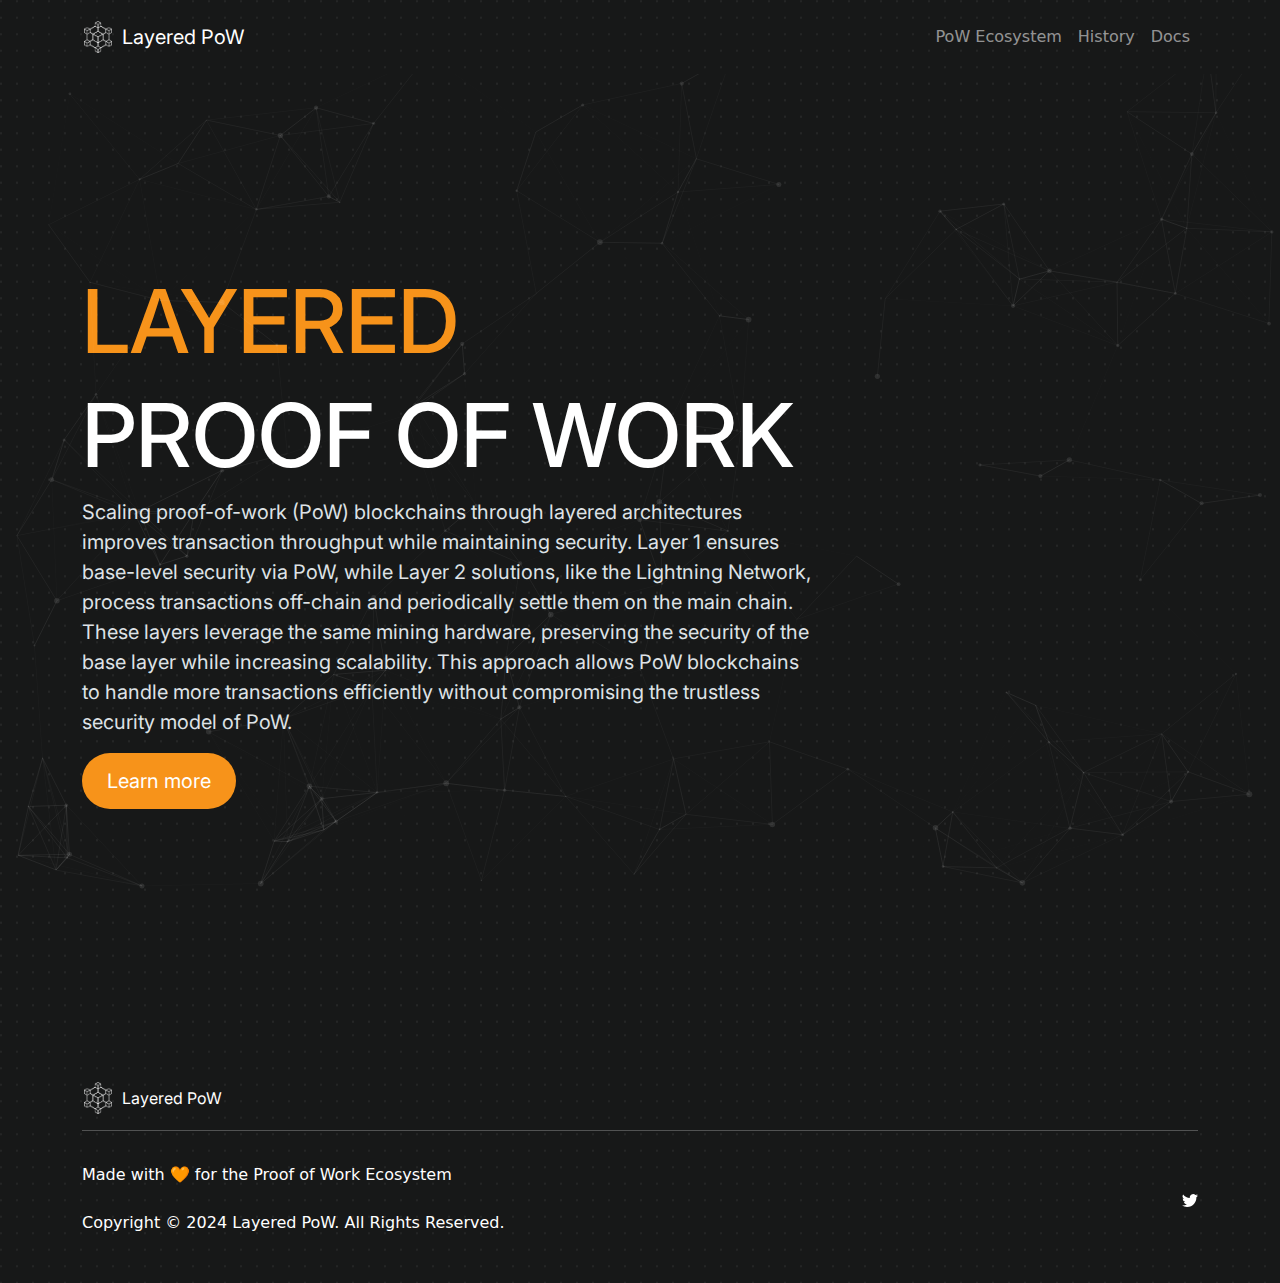
==== commit aa273c25: "social-links" ====
--- a/index.html
+++ b/index.html
@@ -76,8 +76,14 @@
     </main>
     <footer class="text-white bg-dark" style="background: url(&quot;assets/img/dot.svg&quot;); padding-top: 0px;">
         <div class="container py-4 py-lg-5"><a class="navbar-brand d-flex align-items-center" href="https://layeredpow.org"><span class="bs-icon-sm bs-icon-rounded d-flex justify-content-center align-items-center me-2 bs-icon"><img src="assets/img/logo_white.svg" height="32"></span><span style="font-family: Inter, sans-serif;">Layered PoW</span></a>
+            <hr>
             <div class="d-flex justify-content-between align-items-center pt-3">
-                <p class="mb-0">Made with 🧡 for the Proof of Work Ecosystem<br><br>© 2024 Layered PoW. All Rights Reserved.</p>
+                <p class="mb-0">Made with 🧡 for the Proof of Work Ecosystem<br><br>Copyright © 2024 Layered PoW. All Rights Reserved.</p>
+                <ul class="list-inline mb-0">
+                    <li class="list-inline-item"><a href="https://x.com/LayeredPoW"><svg xmlns="http://www.w3.org/2000/svg" width="1em" height="1em" fill="currentColor" viewBox="0 0 16 16" class="bi bi-twitter text-white">
+                                <path d="M5.026 15c6.038 0 9.341-5.003 9.341-9.334 0-.14 0-.282-.006-.422A6.685 6.685 0 0 0 16 3.542a6.658 6.658 0 0 1-1.889.518 3.301 3.301 0 0 0 1.447-1.817 6.533 6.533 0 0 1-2.087.793A3.286 3.286 0 0 0 7.875 6.03a9.325 9.325 0 0 1-6.767-3.429 3.289 3.289 0 0 0 1.018 4.382A3.323 3.323 0 0 1 .64 6.575v.045a3.288 3.288 0 0 0 2.632 3.218 3.203 3.203 0 0 1-.865.115 3.23 3.23 0 0 1-.614-.057 3.283 3.283 0 0 0 3.067 2.277A6.588 6.588 0 0 1 .78 13.58a6.32 6.32 0 0 1-.78-.045A9.344 9.344 0 0 0 5.026 15"></path>
+                            </svg></a></li>
+                </ul>
             </div>
         </div>
     </footer>
